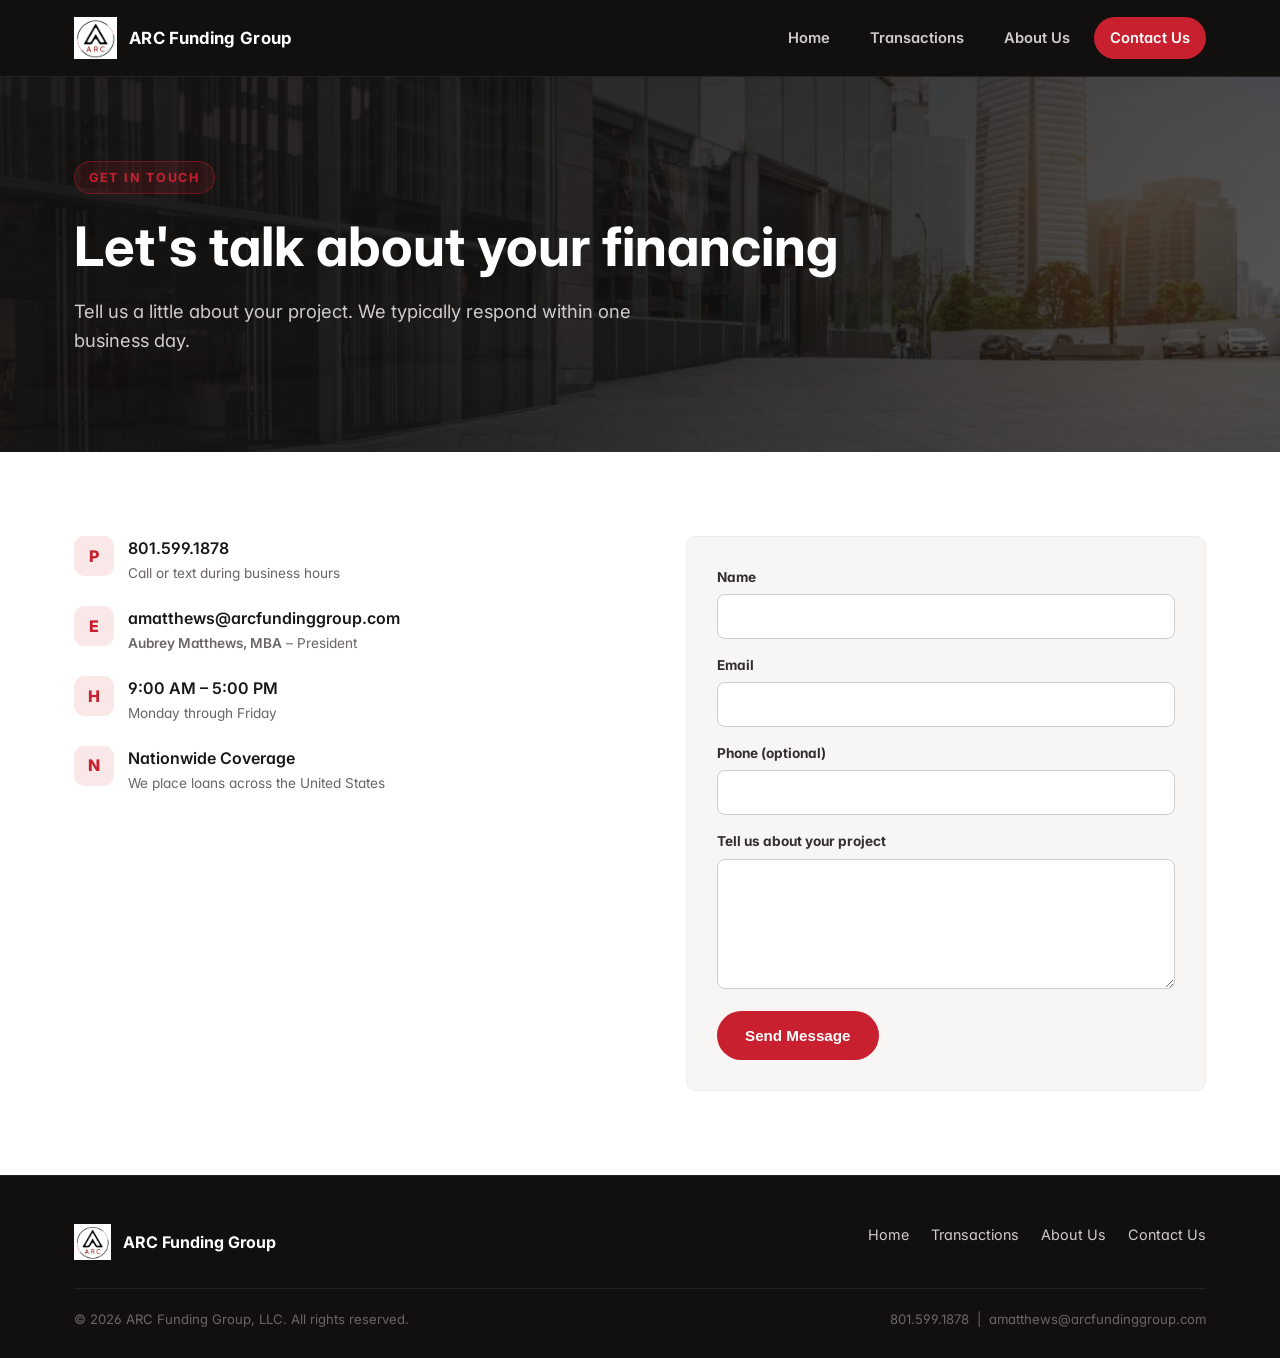
==== contact.html @ bf635866 "Initial build of modernized ARC Funding Group site Static HTML/CSS site replacing the GoDaddy-builde" ====
<!doctype html>
<html lang="en">
<head>
<meta charset="UTF-8" />
<meta name="viewport" content="width=device-width, initial-scale=1.0" />
<title>Contact Us | ARC Funding Group</title>
<meta name="description" content="Get in touch with ARC Funding Group about commercial real estate and business financing." />
<meta property="og:type" content="website" />
<meta property="og:title" content="Contact Us | ARC Funding Group" />
<meta property="og:description" content="Get in touch with ARC Funding Group about commercial real estate and business financing." />
<meta property="og:image" content="https://arcfundinggroup.com/assets/images/hero-secondary.jpg" />
<meta property="og:url" content="https://arcfundinggroup.com/contact.html" />
<meta name="twitter:card" content="summary_large_image" />
<link rel="icon" href="assets/images/arc-logo-header.png" />
<link rel="preconnect" href="https://fonts.googleapis.com" />
<link rel="preconnect" href="https://fonts.gstatic.com" crossorigin />
<link href="https://fonts.googleapis.com/css2?family=Inter:wght@400;500;600;700;800&display=swap" rel="stylesheet" />
<link rel="stylesheet" href="assets/styles.css" />
</head>
<body>

<header class="site-header">
  <div class="wrap">
    <a class="brand" href="index.html">
      <img src="assets/images/arc-logo-header.png" alt="ARC Funding Group logo" />
      <span>ARC Funding Group</span>
    </a>
    <nav class="main-nav" id="main-nav">
      <a href="index.html">Home</a>
      <a href="transactions.html">Transactions</a>
      <a href="about.html">About Us</a>
      <a href="contact.html" class="nav-cta active">Contact Us</a>
    </nav>
    <button class="menu-toggle" id="menu-toggle" aria-label="Toggle menu">&#9776;</button>
  </div>
</header>

<section class="hero small-hero" style="background-image: url('assets/images/hero-secondary.jpg');">
  <div class="wrap">
    <span class="eyebrow">Get In Touch</span>
    <h1>Let's talk about your financing</h1>
    <p class="lead">Tell us a little about your project. We typically respond within one business day.</p>
  </div>
</section>

<section>
  <div class="wrap">
    <div class="contact-grid">

      <div class="contact-info">
        <div class="row">
          <div class="icon">P</div>
          <div>
            <a href="tel:8015991878">801.599.1878</a>
            <small>Call or text during business hours</small>
          </div>
        </div>
        <div class="row">
          <div class="icon">E</div>
          <div>
            <a href="mailto:amatthews@arcfundinggroup.com">amatthews@arcfundinggroup.com</a>
            <small><a class="quiet-link" href="https://www.linkedin.com/in/aubrey-matthews-83b26622/" target="_blank" rel="noopener noreferrer">Aubrey Matthews, MBA</a> &ndash; President</small>
          </div>
        </div>
        <div class="row">
          <div class="icon">H</div>
          <div>
            <div>9:00 AM &ndash; 5:00 PM</div>
            <small>Monday through Friday</small>
          </div>
        </div>
        <div class="row">
          <div class="icon">N</div>
          <div>
            <div>Nationwide Coverage</div>
            <small>We place loans across the United States</small>
          </div>
        </div>
      </div>

      <!--
        This form posts to Formspree (https://formspree.io), a free service
        that emails form submissions to you without needing a server -
        required since GitHub Pages only hosts static files.
        Setup: create a free Formspree account, create a new form, and
        replace YOUR_FORM_ID below with the ID Formspree gives you.
        Until that's done, the form will not actually send - the phone
        and email links above work immediately either way.
      -->
      <form class="contact-form" action="https://formspree.io/f/YOUR_FORM_ID" method="POST">
        <div>
          <label for="name">Name</label>
          <input type="text" id="name" name="name" required />
        </div>
        <div>
          <label for="email">Email</label>
          <input type="email" id="email" name="email" required />
        </div>
        <div>
          <label for="phone">Phone (optional)</label>
          <input type="tel" id="phone" name="phone" />
        </div>
        <div>
          <label for="message">Tell us about your project</label>
          <textarea id="message" name="message" required></textarea>
        </div>
        <button type="submit" class="btn btn-primary">Send Message</button>
      </form>

    </div>
  </div>
</section>

<footer class="site-footer">
  <div class="wrap">
    <div class="footer-top">
      <div class="footer-brand">
        <img src="assets/images/arc-logo-header.png" alt="ARC Funding Group logo" />
        <span>ARC Funding Group</span>
      </div>
      <nav class="footer-links">
        <a href="index.html">Home</a>
        <a href="transactions.html">Transactions</a>
        <a href="about.html">About Us</a>
        <a href="contact.html">Contact Us</a>
      </nav>
    </div>
    <div class="footer-bottom">
      <span>&copy; 2026 ARC Funding Group, LLC. All rights reserved.</span>
      <span>801.599.1878 &nbsp;|&nbsp; amatthews@arcfundinggroup.com</span>
    </div>
  </div>
</footer>

<script src="assets/main.js"></script>
</body>
</html>
---- assets/styles.css ----
/* ARC Funding Group - shared stylesheet */

:root {
  --black: #12100f;
  --near-black: #1a1817;
  --red: #c8202f;
  --red-dark: #9c1723;
  --white: #ffffff;
  --off-white: #f7f6f5;
  --gray-100: #eeecea;
  --gray-300: #cfccc9;
  --gray-600: #6b6663;
  --gray-800: #322f2d;
  --radius: 10px;
  --max-width: 1180px;
  --shadow: 0 10px 30px rgba(18, 16, 15, 0.08);
}

* {
  box-sizing: border-box;
}

html {
  scroll-behavior: smooth;
}

body {
  margin: 0;
  font-family: "Inter", -apple-system, BlinkMacSystemFont, "Segoe UI", Roboto, Helvetica, Arial, sans-serif;
  color: var(--near-black);
  background: var(--white);
  line-height: 1.55;
  font-feature-settings: "cv11", "ss01";
  -webkit-font-smoothing: antialiased;
}

img {
  max-width: 100%;
  display: block;
}

a {
  color: inherit;
  text-decoration: none;
}

.wrap {
  max-width: var(--max-width);
  margin: 0 auto;
  padding: 0 24px;
}

/* ---------- Header ---------- */

.site-header {
  position: sticky;
  top: 0;
  z-index: 50;
  background: var(--black);
  border-bottom: 1px solid rgba(255, 255, 255, 0.08);
}

.site-header .wrap {
  display: flex;
  align-items: center;
  justify-content: space-between;
  height: 76px;
}

.brand {
  display: flex;
  align-items: center;
  gap: 12px;
}

.brand img {
  height: 42px;
  width: auto;
}

.brand span {
  color: var(--white);
  font-weight: 700;
  font-size: 1.05rem;
  letter-spacing: 0.02em;
}

.main-nav {
  display: flex;
  gap: 8px;
}

.main-nav a {
  color: var(--gray-300);
  font-weight: 600;
  font-size: 0.92rem;
  padding: 10px 16px;
  border-radius: 999px;
  transition: background 0.15s ease, color 0.15s ease;
}

.main-nav a:hover,
.main-nav a.active {
  color: var(--white);
  background: rgba(255, 255, 255, 0.08);
}

.nav-cta {
  background: var(--red) !important;
  color: var(--white) !important;
}

.nav-cta:hover {
  background: var(--red-dark) !important;
}

.menu-toggle {
  display: none;
  background: none;
  border: none;
  color: var(--white);
  font-size: 1.6rem;
  cursor: pointer;
}

@media (max-width: 820px) {
  .main-nav {
    position: fixed;
    inset: 76px 0 0 0;
    background: var(--black);
    flex-direction: column;
    padding: 20px 24px;
    gap: 4px;
    transform: translateY(-8px);
    opacity: 0;
    pointer-events: none;
    transition: opacity 0.15s ease, transform 0.15s ease;
  }
  .main-nav.open {
    opacity: 1;
    transform: translateY(0);
    pointer-events: auto;
  }
  .main-nav a {
    padding: 14px 12px;
    border-radius: 8px;
  }
  .menu-toggle {
    display: block;
  }
}

/* ---------- Hero ---------- */

.hero {
  position: relative;
  color: var(--white);
  background-size: cover;
  background-position: center;
  padding: 120px 0 100px;
  overflow: hidden;
}

.hero::before {
  content: "";
  position: absolute;
  inset: 0;
  background: linear-gradient(120deg, rgba(18, 16, 15, 0.94) 0%, rgba(18, 16, 15, 0.86) 45%, rgba(18, 16, 15, 0.7) 100%);
}

/* Subtle full-bleed texture band, used behind the About page timeline -
   a quieter home for the blueprint image than a text-bearing hero. */
.texture-band {
  position: relative;
  background-image: url("images/hero-home.jpg");
  background-size: cover;
  background-position: center;
}

.texture-band::before {
  content: "";
  position: absolute;
  inset: 0;
  background: rgba(247, 246, 245, 0.94);
}

.texture-band > .wrap {
  position: relative;
  z-index: 2;
}

.hero .wrap {
  position: relative;
  z-index: 2;
}

.eyebrow {
  display: inline-block;
  text-transform: uppercase;
  letter-spacing: 0.14em;
  font-size: 0.78rem;
  font-weight: 700;
  color: var(--red);
  background: rgba(200, 32, 47, 0.14);
  border: 1px solid rgba(200, 32, 47, 0.4);
  padding: 6px 14px;
  border-radius: 999px;
  margin-bottom: 22px;
}

.hero h1 {
  font-size: clamp(2.1rem, 4.6vw, 3.4rem);
  line-height: 1.12;
  margin: 0 0 20px;
  max-width: 780px;
}

.hero p.lead {
  font-size: 1.15rem;
  color: var(--gray-300);
  max-width: 620px;
  margin: 0 0 34px;
}

.hero-actions {
  display: flex;
  gap: 14px;
  flex-wrap: wrap;
}

.small-hero {
  padding: 84px 0 64px;
}

.small-hero h1 {
  max-width: 100%;
}

/* ---------- Buttons ---------- */

.btn {
  display: inline-flex;
  align-items: center;
  gap: 8px;
  font-weight: 700;
  font-size: 0.95rem;
  padding: 14px 26px;
  border-radius: 999px;
  border: 2px solid transparent;
  cursor: pointer;
  transition: transform 0.12s ease, background 0.15s ease, border-color 0.15s ease, color 0.15s ease;
}

.btn:hover {
  transform: translateY(-1px);
}

.btn-primary {
  background: var(--red);
  color: var(--white);
}

.btn-primary:hover {
  background: var(--red-dark);
}

.btn-outline {
  border-color: rgba(255, 255, 255, 0.5);
  color: var(--white);
}

.btn-outline:hover {
  border-color: var(--white);
  background: rgba(255, 255, 255, 0.08);
}

.btn-outline-dark {
  border-color: var(--near-black);
  color: var(--near-black);
}

.btn-outline-dark:hover {
  background: var(--near-black);
  color: var(--white);
}

/* ---------- Stats strip ---------- */

.stats {
  background: var(--off-white);
  border-bottom: 1px solid var(--gray-100);
}

.stats .wrap {
  display: grid;
  grid-template-columns: repeat(3, 1fr);
  gap: 24px;
  padding: 40px 24px;
  text-align: center;
}

.stats .stat b {
  display: block;
  font-size: 1.9rem;
  color: var(--black);
}

.stats .stat span {
  font-size: 0.88rem;
  color: var(--gray-600);
  text-transform: uppercase;
  letter-spacing: 0.06em;
}

@media (max-width: 640px) {
  .stats .wrap {
    grid-template-columns: 1fr;
  }
}

/* ---------- Sections ---------- */

section {
  padding: 84px 0;
}

.section-head {
  max-width: 640px;
  margin: 0 0 48px;
}

.section-head .eyebrow {
  color: var(--red-dark);
  background: rgba(200, 32, 47, 0.08);
  border-color: rgba(200, 32, 47, 0.25);
}

.section-head h2 {
  font-size: clamp(1.6rem, 3vw, 2.1rem);
  margin: 0 0 12px;
}

.section-head p {
  color: var(--gray-600);
  font-size: 1.05rem;
  margin: 0;
}

.alt-bg {
  background: var(--off-white);
}

/* ---------- Service cards ---------- */

.grid {
  display: grid;
  grid-template-columns: repeat(3, 1fr);
  gap: 22px;
}

@media (max-width: 900px) {
  .grid {
    grid-template-columns: repeat(2, 1fr);
  }
}

@media (max-width: 600px) {
  .grid {
    grid-template-columns: 1fr;
  }
}

.card {
  background: var(--white);
  border: 1px solid var(--gray-100);
  border-radius: var(--radius);
  padding: 28px 24px;
  box-shadow: var(--shadow);
}

.card .icon {
  width: 48px;
  height: 48px;
  border-radius: 12px;
  background: rgba(200, 32, 47, 0.1);
  color: var(--red);
  display: flex;
  align-items: center;
  justify-content: center;
  margin-bottom: 16px;
}

.card .icon svg {
  width: 24px;
  height: 24px;
  stroke: currentColor;
  fill: none;
  stroke-width: 1.8;
  stroke-linecap: round;
  stroke-linejoin: round;
}

.card h3 {
  margin: 0 0 8px;
  font-size: 1.08rem;
}

.card p {
  margin: 0;
  color: var(--gray-600);
  font-size: 0.95rem;
}

/* ---------- Property type tags ---------- */

.tag-row {
  display: flex;
  flex-wrap: wrap;
  gap: 12px;
}

.tag {
  display: inline-flex;
  align-items: center;
  gap: 9px;
  background: var(--near-black);
  color: var(--white);
  font-size: 0.9rem;
  font-weight: 600;
  padding: 11px 20px 11px 16px;
  border-radius: 999px;
  border: 1px solid rgba(255, 255, 255, 0.08);
  transition: background 0.15s ease, transform 0.12s ease;
}

.tag:hover {
  background: var(--red);
  transform: translateY(-1px);
}

.tag svg {
  width: 17px;
  height: 17px;
  stroke: var(--red);
  fill: none;
  stroke-width: 1.8;
  stroke-linecap: round;
  stroke-linejoin: round;
  flex: none;
  transition: stroke 0.15s ease;
}

.tag:hover svg {
  stroke: var(--white);
}

/* ---------- Transactions ---------- */

.deal-category {
  margin-bottom: 52px;
}

.deal-category h3 {
  font-size: 1.2rem;
  border-bottom: 2px solid var(--red);
  display: inline-block;
  padding-bottom: 6px;
  margin: 0 0 20px;
}

.deal-list {
  display: grid;
  grid-template-columns: repeat(2, 1fr);
  gap: 16px;
}

@media (max-width: 700px) {
  .deal-list {
    grid-template-columns: 1fr;
  }
}

.deal {
  background: var(--white);
  border: 1px solid var(--gray-100);
  border-radius: 8px;
  overflow: hidden;
  box-shadow: var(--shadow);
  display: flex;
  flex-direction: column;
}

.deal .deal-photo {
  height: 160px;
  width: 100%;
  object-fit: cover;
  background: var(--gray-100);
}

.deal .deal-body {
  border-left: 4px solid var(--red);
  padding: 16px 20px;
  flex: 1;
}

.deal.no-photo .deal-body {
  border-left: 4px solid var(--red);
}

.deal-photo-placeholder {
  height: 160px;
  width: 100%;
  background:
    repeating-linear-gradient(135deg, rgba(255, 255, 255, 0.05) 0px, rgba(255, 255, 255, 0.05) 2px, transparent 2px, transparent 14px),
    linear-gradient(135deg, var(--near-black), var(--black));
  display: flex;
  align-items: center;
  justify-content: center;
}

.deal-photo-placeholder svg {
  width: 40px;
  height: 40px;
  stroke: var(--red);
  fill: none;
  stroke-width: 1.6;
  stroke-linecap: round;
  stroke-linejoin: round;
  opacity: 0.9;
}

.deal .amount {
  display: block;
  font-weight: 800;
  font-size: 1.15rem;
  color: var(--black);
  margin-bottom: 4px;
}

.deal .detail {
  color: var(--gray-600);
  font-size: 0.92rem;
}

/* ---------- About / values ---------- */

.timeline {
  border-left: 3px solid var(--red);
  padding-left: 28px;
  display: flex;
  flex-direction: column;
  gap: 32px;
}

.timeline .item .year {
  font-weight: 800;
  color: var(--red-dark);
  font-size: 0.95rem;
  letter-spacing: 0.04em;
  margin-bottom: 4px;
}

.timeline .item h4 {
  margin: 0 0 6px;
  font-size: 1.08rem;
}

.timeline .item p {
  margin: 0;
  color: var(--gray-600);
}

.value-list {
  display: grid;
  grid-template-columns: repeat(2, 1fr);
  gap: 18px;
}

@media (max-width: 700px) {
  .value-list {
    grid-template-columns: 1fr;
  }
}

.value-list li {
  list-style: none;
  background: var(--white);
  border: 1px solid var(--gray-100);
  border-radius: var(--radius);
  padding: 20px 22px;
  box-shadow: var(--shadow);
}

.value-list li strong {
  display: block;
  margin-bottom: 6px;
  color: var(--black);
}

.value-list li span {
  color: var(--gray-600);
  font-size: 0.94rem;
}

/* ---------- Leadership ---------- */

.leader-card {
  display: flex;
  align-items: center;
  gap: 22px;
  background: var(--near-black);
  color: var(--white);
  border-radius: var(--radius);
  padding: 30px 32px;
}

.leader-card .avatar {
  width: 68px;
  height: 68px;
  border-radius: 50%;
  background: var(--red);
  display: flex;
  align-items: center;
  justify-content: center;
  font-weight: 800;
  font-size: 1.3rem;
  flex: none;
}

.leader-card h4 {
  margin: 0 0 4px;
  font-size: 1.1rem;
}

.leader-card span {
  color: var(--gray-300);
  font-size: 0.92rem;
}

/* Clickable but not styled like an obvious link - inherits surrounding
   text color, only reveals itself as a link on hover. */
.quiet-link {
  color: inherit;
  text-decoration: none;
  border-bottom: 1px solid transparent;
  transition: border-color 0.15s ease;
}

.quiet-link:hover {
  border-bottom-color: currentColor;
}

/* ---------- Contact ---------- */

.contact-grid {
  display: grid;
  grid-template-columns: 1.1fr 1fr;
  gap: 40px;
  align-items: start;
}

@media (max-width: 860px) {
  .contact-grid {
    grid-template-columns: 1fr;
  }
}

.contact-info .row {
  display: flex;
  align-items: flex-start;
  gap: 14px;
  margin-bottom: 22px;
}

.contact-info .row .icon {
  width: 40px;
  height: 40px;
  border-radius: 10px;
  background: rgba(200, 32, 47, 0.1);
  color: var(--red);
  display: flex;
  align-items: center;
  justify-content: center;
  flex: none;
  font-weight: 800;
}

.contact-info .row a,
.contact-info .row div {
  font-weight: 600;
}

.contact-info .row small {
  display: block;
  color: var(--gray-600);
  font-weight: 400;
  font-size: 0.85rem;
  margin-top: 2px;
}

form.contact-form {
  background: var(--off-white);
  border: 1px solid var(--gray-100);
  border-radius: var(--radius);
  padding: 30px;
  display: flex;
  flex-direction: column;
  gap: 16px;
}

form.contact-form label {
  font-size: 0.85rem;
  font-weight: 700;
  color: var(--gray-800);
  display: block;
  margin-bottom: 6px;
}

form.contact-form input,
form.contact-form textarea {
  width: 100%;
  padding: 12px 14px;
  border: 1px solid var(--gray-300);
  border-radius: 8px;
  font-family: inherit;
  font-size: 0.95rem;
  background: var(--white);
}

form.contact-form textarea {
  min-height: 130px;
  resize: vertical;
}

form.contact-form button {
  align-self: flex-start;
}

/* ---------- CTA band ---------- */

.cta-band {
  background: var(--black);
  color: var(--white);
  text-align: center;
}

.cta-band h2 {
  font-size: clamp(1.5rem, 3vw, 2.1rem);
  margin: 0 0 14px;
}

.cta-band p {
  color: var(--gray-300);
  max-width: 560px;
  margin: 0 auto 28px;
}

/* ---------- Footer ---------- */

.site-footer {
  background: var(--black);
  color: var(--gray-300);
  padding: 48px 0 28px;
  border-top: 1px solid rgba(255, 255, 255, 0.08);
}

.footer-top {
  display: flex;
  justify-content: space-between;
  flex-wrap: wrap;
  gap: 28px;
  margin-bottom: 28px;
}

.footer-brand {
  display: flex;
  align-items: center;
  gap: 12px;
}

.footer-brand img {
  height: 36px;
}

.footer-brand span {
  color: var(--white);
  font-weight: 700;
}

.footer-links {
  display: flex;
  gap: 22px;
  flex-wrap: wrap;
}

.footer-links a {
  font-size: 0.9rem;
  color: var(--gray-300);
}

.footer-links a:hover {
  color: var(--white);
}

.footer-bottom {
  border-top: 1px solid rgba(255, 255, 255, 0.08);
  padding-top: 20px;
  font-size: 0.82rem;
  color: var(--gray-600);
  display: flex;
  justify-content: space-between;
  flex-wrap: wrap;
  gap: 8px;
}
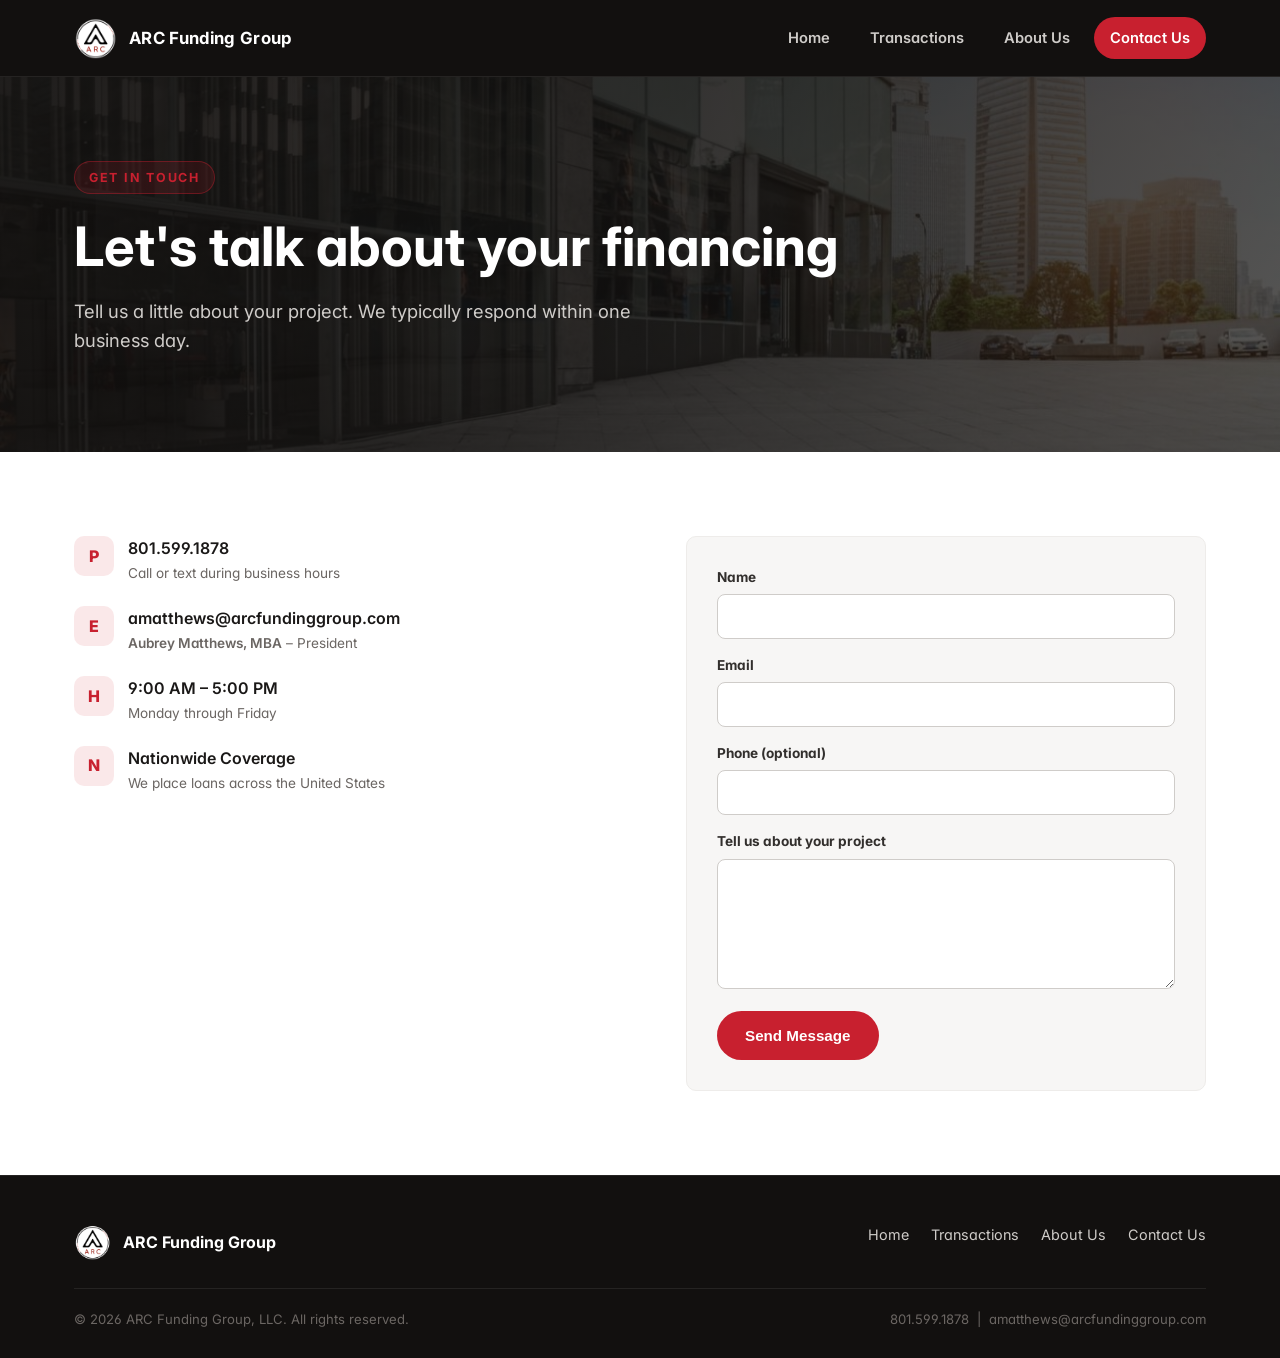
==== commit b0e36920: "Wire up contact form to real Formspree endpoint" ====
--- a/contact.html
+++ b/contact.html
@@ -82,12 +82,10 @@
         This form posts to Formspree (https://formspree.io), a free service
         that emails form submissions to you without needing a server -
         required since GitHub Pages only hosts static files.
-        Setup: create a free Formspree account, create a new form, and
-        replace YOUR_FORM_ID below with the ID Formspree gives you.
-        Until that's done, the form will not actually send - the phone
-        and email links above work immediately either way.
+        Configured 2026-09-22: submissions deliver to
+        amatthews@arcfundinggroup.com via Formspree form xnpndpzl.
       -->
-      <form class="contact-form" action="https://formspree.io/f/YOUR_FORM_ID" method="POST">
+      <form class="contact-form" action="https://formspree.io/f/xnpndpzl" method="POST">
         <div>
           <label for="name">Name</label>
           <input type="text" id="name" name="name" required />
